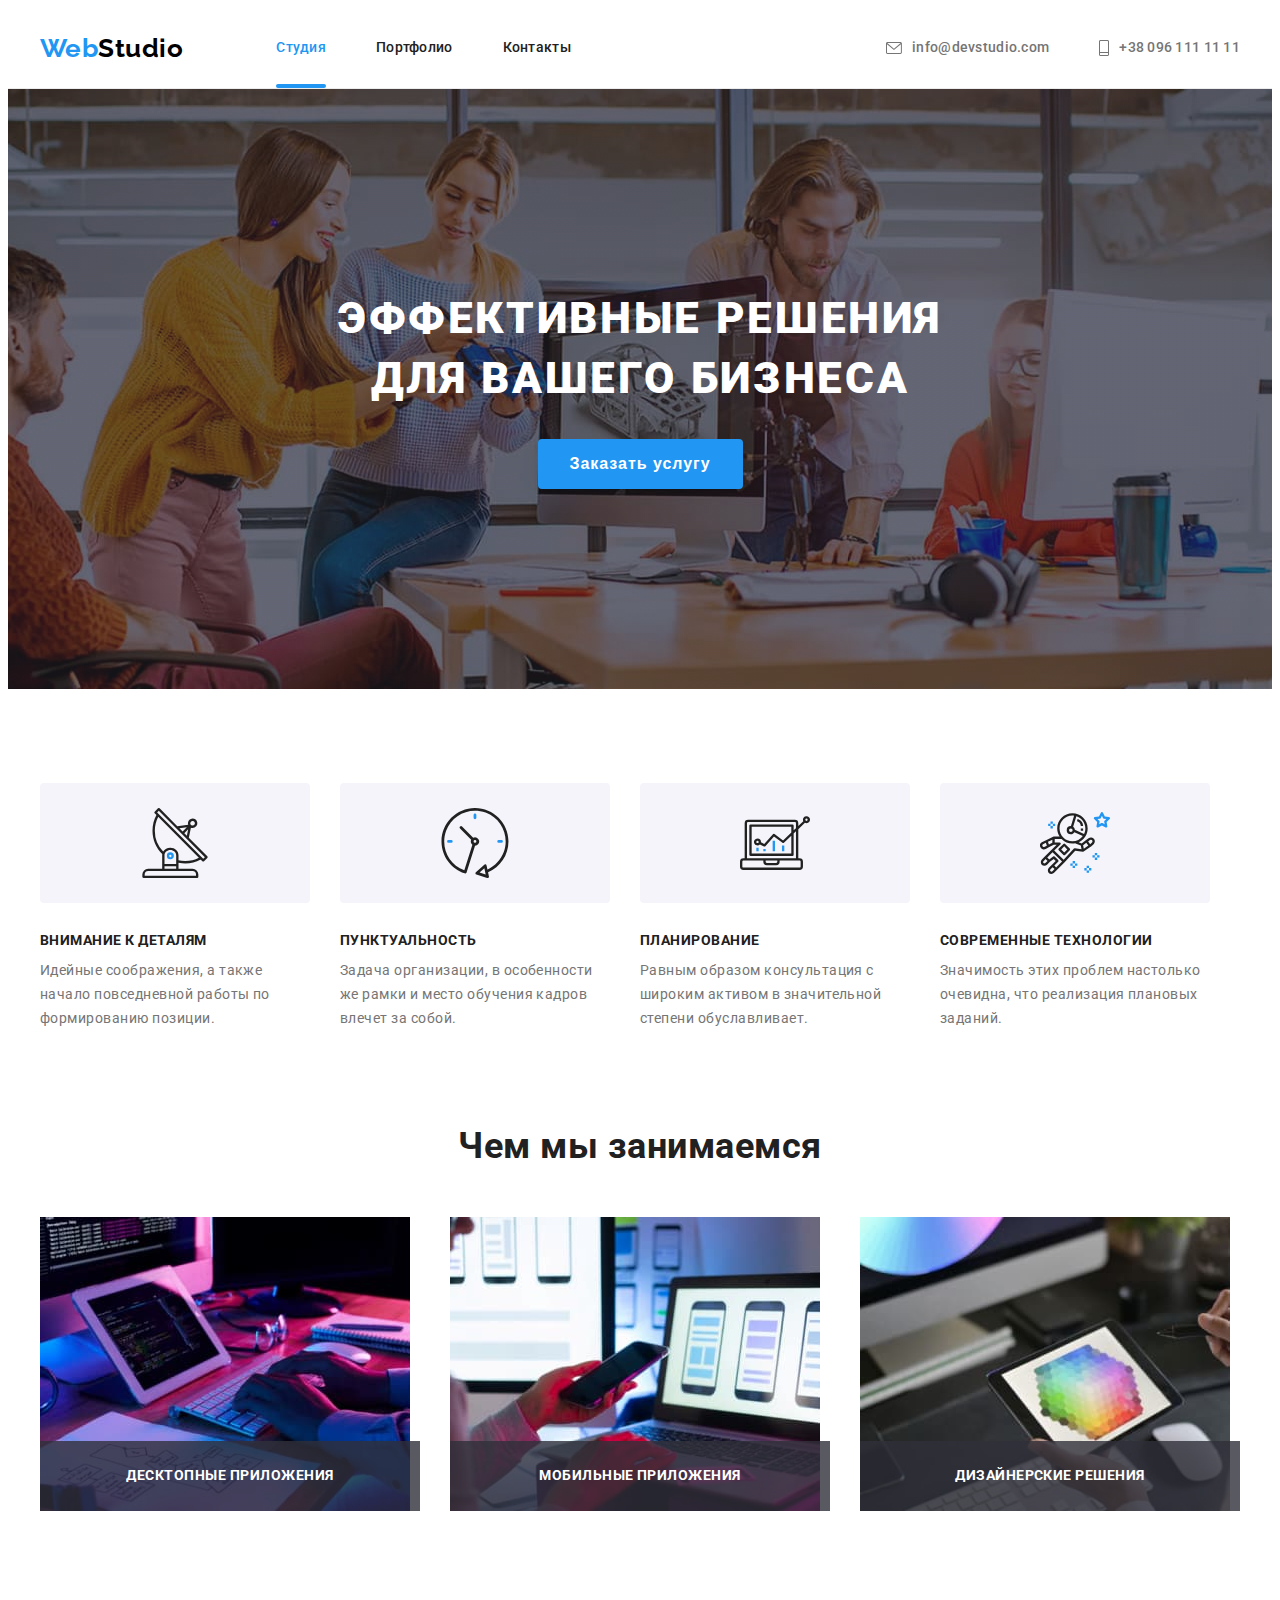
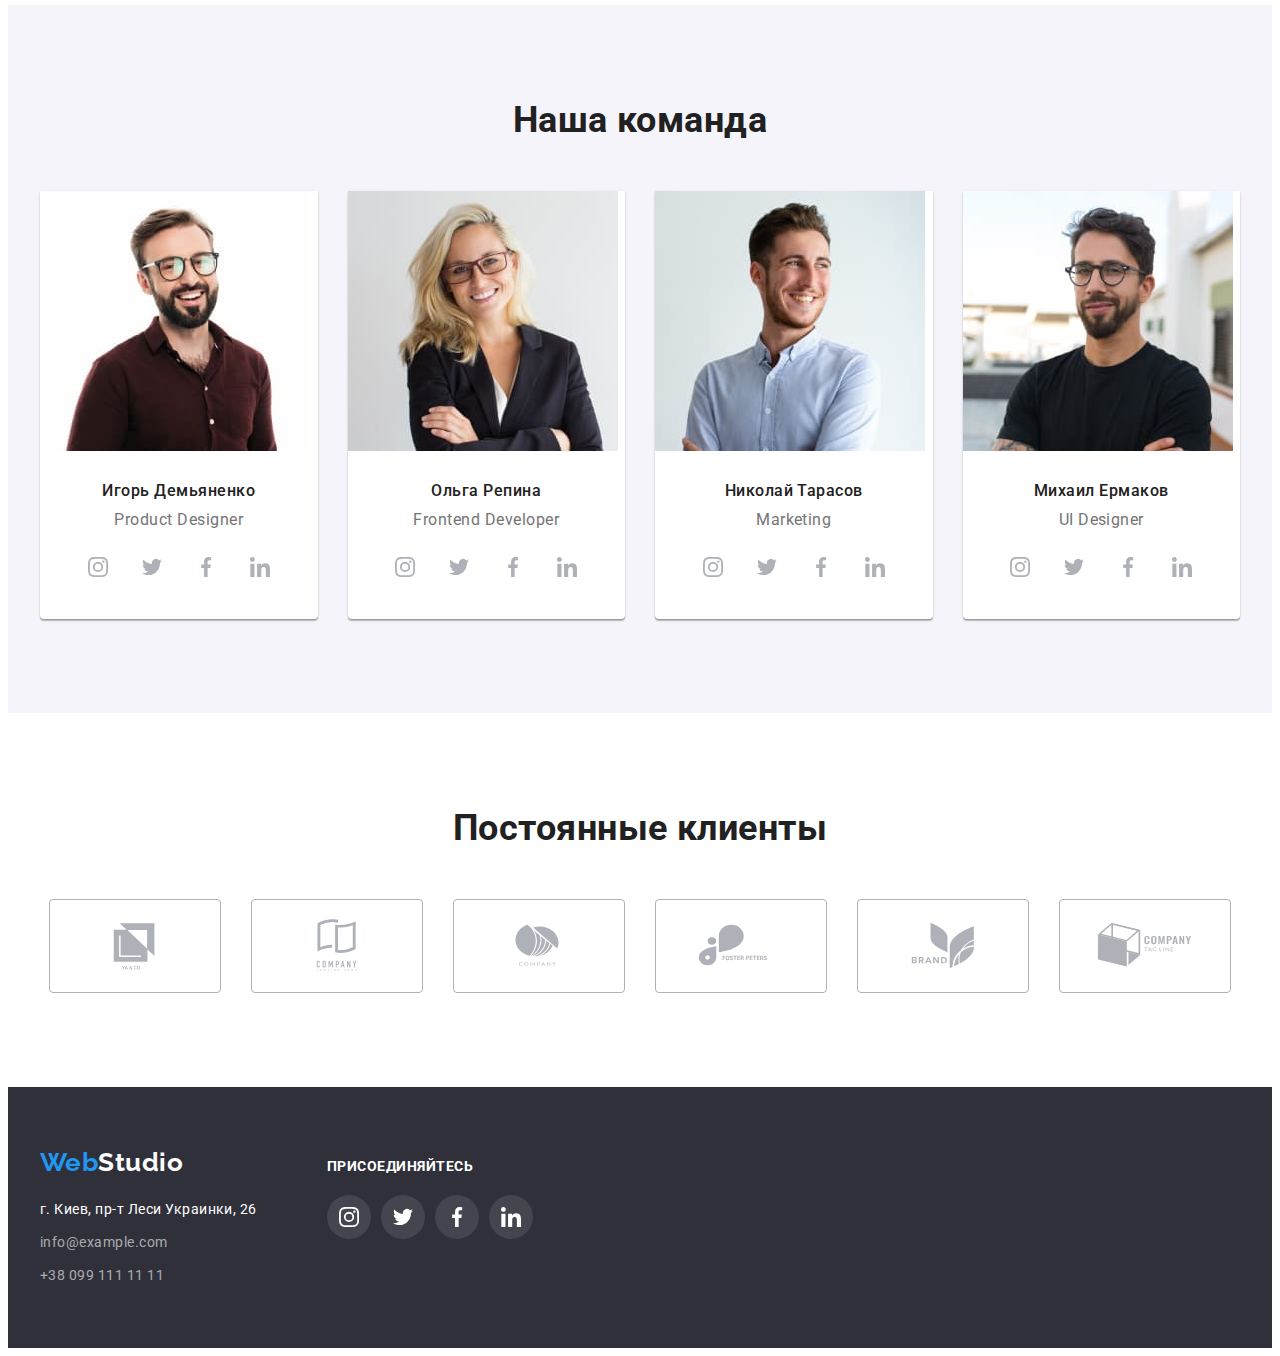
==== index.html @ 27781000 "Добавляет файлы ДЗ #5" ====
<!DOCTYPE html>
<html lang="ru">
  <head>
    <meta charset="UTF-8" />
    <meta http-equiv="X-UA-Compatible" content="IE=edge" />
    <meta name="viewport" content="width=device-width, initial-scale=1.0" />
    <title>Веб-студия</title>
    <link rel="preconnect" href="https://fonts.gstatic.com" />
    <link
      href="https://fonts.googleapis.com/css2?family=Raleway:wght@700&family=Roboto:wght@400;500;700;900&display=swap"
      rel="stylesheet"
    />
    <link
      rel="stylesheet"
      href="https://cdnjs.cloudflare.com/ajax/libs/modern-normalize/1.0.0/modern-normalize.min.css"
      integrity="sha512-ISS7cAi1PEhQ8jnbJpJZMd29NlhNj4AWYyLOSp2CE/CsHxTCu+r+t0D2yoJudVrd0/8fTVPUVDzY5Tvli75u/g=="
      crossorigin="anonymous"
    />
    <link rel="stylesheet" href="./css/styles.css" />
  </head>
  <body>
    <!-- HEADER -->
    <header class="header">
      <div class="container header-container">
        <nav class="navigation">
          <a class="logo-link header-logo link" lang="en" href="./index.html"
            >Web<span class="header-logo-decor">Studio</span></a
          >
          <ul class="menu list">
            <li class="menu-item">
              <a class="menu-link link current-page-item" href="./index.html">Студия</a>
            </li>
            <li class="menu-item">
              <a class="menu-link link" href="./portfolio.html">Портфолио</a>
            </li>
            <li class="menu-item">
              <a class="menu-link link" href="">Контакты</a>
            </li>
          </ul>
        </nav>
        <ul class="contacts-list list">
          <li class="contacts-item">
            <a class="contacts-link link" href="mailto:info@devstudio.com">
              <svg class="contacts-icon" width="16" height="12">
                <use href="./images/icons.svg#icon-envelope"></use>
              </svg>
              info@devstudio.com</a
            >
          </li>
          <li class="contacts-item">
            <a class="contacts-link link" href="tel:+380961111111">
              <svg class="contacts-icon" width="10" height="16">
                <use href="./images/icons.svg#icon-phone"></use>
              </svg>
              +38 096 111 11 11</a
            >
          </li>
        </ul>
      </div>
    </header>
    <main>
      <!-- HERO -->
      <section class="hero">
        <div class="container">
          <h1 class="hero-title">Эффективные решения для вашего бизнеса</h1>
          <button class="modal-btn" type="button" data-modal-open>Заказать услугу</button>
        </div>
      </section>
      <!-- ADVANTAGES -->
      <section class="advantages section">
        <div class="container">
          <h2 class="title visually-hidden">Преимущества студии</h2>
          <ul class="advantages-list list">
            <li class="advantages-list-item">
              <div class="advantages-icon-container">
                <svg width="70" height="70">
                  <use href="./images/icons.svg#icon-antenna"></use>
                </svg>
              </div>
              <h3 class="advantages-list-item-title">Внимание к деталям</h3>
              <p class="advantages-list-item-description">
                Идейные соображения, а также начало повседневной работы по формированию позиции.
              </p>
            </li>
            <li class="advantages-list-item">
              <div class="advantages-icon-container">
                <svg width="70" height="70">
                  <use href="./images/icons.svg#icon-clock"></use>
                </svg>
              </div>
              <h3 class="advantages-list-item-title">Пунктуальность</h3>
              <p class="advantages-list-item-description">
                Задача организации, в особенности же рамки и место обучения кадров влечет за собой.
              </p>
            </li>
            <li class="advantages-list-item">
              <div class="advantages-icon-container">
                <svg width="70" height="70">
                  <use href="./images/icons.svg#icon-diagram"></use>
                </svg>
              </div>
              <h3 class="advantages-list-item-title">Планирование</h3>
              <p class="advantages-list-item-description">
                Равным образом консультация с широким активом в значительной степени обуславливает.
              </p>
            </li>
            <li class="advantages-list-item">
              <div class="advantages-icon-container">
                <svg width="70" height="70">
                  <use href="./images/icons.svg#icon-astronaut"></use>
                </svg>
              </div>
              <h3 class="advantages-list-item-title">Современные технологии</h3>
              <p class="advantages-list-item-description">
                Значимость этих проблем настолько очевидна, что реализация плановых заданий.
              </p>
            </li>
          </ul>
        </div>
      </section>
      <!-- SERVICES -->
      <section class="services">
        <div class="container">
          <h2 class="title">Чем мы занимаемся</h2>
          <ul class="services-img-list list">
            <li class="services-img-list-item">
              <img
                class="services-img-list-img"
                src="./images/services/service-1.jpg"
                alt="Человек набирает программу на компьютере"
                width="370"
                height="294"
              />
              <p class="services-img-list-label">Десктопные приложения</p>
            </li>
            <li class="services-img-list-item">
              <img
                class="services-img-list-img"
                src="./images/services/service-2.jpg"
                alt="Человек смотрит на смартфон и экран ноутбука"
                width="370"
                height="294"
              />
              <p class="services-img-list-label">Мобильные приложения</p>
            </li>
            <li class="services-img-list-item">
              <img
                class="services-img-list-img"
                src="./images/services/service-3.jpg"
                alt="Человек выбирает цвет из палитры на планшете"
                width="370"
                height="294"
              />
              <p class="services-img-list-label">Дизайнерские решения</p>
            </li>
          </ul>
        </div>
      </section>
      <!-- TEAM -->
      <section class="team section">
        <div class="container">
          <h2 class="title">Наша команда</h2>
          <ul class="team-list list">
            <li class="team-list-item">
              <div class="team-list-item-container">
                <div class="team-list-item-thumb">
                  <img
                    class="team-list-item-img"
                    src="./images/team/igor.jpg"
                    alt="Игорь Демьяненко"
                    width="270"
                    height="260"
                  />
                </div>
                <div class="team-list-item-content">
                  <h3 class="team-list-item-title">Игорь Демьяненко</h3>
                  <p class="team-list-item-description" lang="en">Product Designer</p>
                  <ul class="social-list list">
                    <li class="social-list-item">
                      <a class="social-list-link social-links-light-theme link" href="">
                        <svg class="social-list-icon" width="20" height="20">
                          <use href="./images/icons.svg#icon-instagram"></use>
                        </svg>
                      </a>
                    </li>
                    <li class="social-list-item">
                      <a class="social-list-link social-links-light-theme link" href="">
                        <svg class="social-list-icon" width="20" height="20">
                          <use href="./images/icons.svg#icon-twitter"></use>
                        </svg>
                      </a>
                    </li>
                    <li class="social-list-item">
                      <a class="social-list-link social-links-light-theme link" href="">
                        <svg class="social-list-icon" width="20" height="20">
                          <use href="./images/icons.svg#icon-facebook"></use>
                        </svg>
                      </a>
                    </li>
                    <li class="social-list-item">
                      <a class="social-list-link social-links-light-theme link" href="">
                        <svg class="social-list-icon" width="20" height="20">
                          <use href="./images/icons.svg#icon-linkedin"></use>
                        </svg>
                      </a>
                    </li>
                  </ul>
                </div>
              </div>
            </li>
            <li class="team-list-item">
              <div class="team-list-item-container">
                <div class="team-list-item-thumb">
                  <img
                    class="team-list-item-img"
                    src="./images/team/olga.jpg"
                    alt="Ольга Репина"
                    width="270"
                    height="260"
                  />
                </div>
                <div class="team-list-item-content">
                  <h3 class="team-list-item-title">Ольга Репина</h3>
                  <p class="team-list-item-description" lang="en">Frontend Developer</p>
                  <ul class="social-list list">
                    <li class="social-list-item">
                      <a class="social-list-link social-links-light-theme link" href="">
                        <svg class="social-list-icon" width="20" height="20">
                          <use href="./images/icons.svg#icon-instagram"></use>
                        </svg>
                      </a>
                    </li>
                    <li class="social-list-item">
                      <a class="social-list-link social-links-light-theme link" href="">
                        <svg class="social-list-icon" width="20" height="20">
                          <use href="./images/icons.svg#icon-twitter"></use>
                        </svg>
                      </a>
                    </li>
                    <li class="social-list-item">
                      <a class="social-list-link social-links-light-theme link" href="">
                        <svg class="social-list-icon" width="20" height="20">
                          <use href="./images/icons.svg#icon-facebook"></use>
                        </svg>
                      </a>
                    </li>
                    <li class="social-list-item">
                      <a class="social-list-link social-links-light-theme link" href="">
                        <svg class="social-list-icon" width="20" height="20">
                          <use href="./images/icons.svg#icon-linkedin"></use>
                        </svg>
                      </a>
                    </li>
                  </ul>
                </div>
              </div>
            </li>
            <li class="team-list-item">
              <div class="team-list-item-container">
                <div class="team-list-item-thumb">
                  <img
                    class="team-list-item-img"
                    src="./images/team/nikolai.jpg"
                    alt="Николай Тарасов"
                    width="270"
                    height="260"
                  />
                </div>
                <div class="team-list-item-content">
                  <h3 class="team-list-item-title">Николай Тарасов</h3>
                  <p class="team-list-item-description" lang="en">Marketing</p>
                  <ul class="social-list list">
                    <li class="social-list-item">
                      <a class="social-list-link social-links-light-theme link" href="">
                        <svg class="social-list-icon" width="20" height="20">
                          <use href="./images/icons.svg#icon-instagram"></use>
                        </svg>
                      </a>
                    </li>
                    <li class="social-list-item">
                      <a class="social-list-link social-links-light-theme link" href="">
                        <svg class="social-list-icon" width="20" height="20">
                          <use href="./images/icons.svg#icon-twitter"></use>
                        </svg>
                      </a>
                    </li>
                    <li class="social-list-item">
                      <a class="social-list-link social-links-light-theme link" href="">
                        <svg class="social-list-icon" width="20" height="20">
                          <use href="./images/icons.svg#icon-facebook"></use>
                        </svg>
                      </a>
                    </li>
                    <li class="social-list-item">
                      <a class="social-list-link social-links-light-theme link" href="">
                        <svg class="social-list-icon" width="20" height="20">
                          <use href="./images/icons.svg#icon-linkedin"></use>
                        </svg>
                      </a>
                    </li>
                  </ul>
                </div>
              </div>
            </li>
            <li class="team-list-item">
              <div class="team-list-item-container">
                <div class="team-list-item-thumb">
                  <img
                    class="team-list-item-img"
                    src="./images/team/mikhail.jpg"
                    alt="Михаил Ермаков"
                    width="270"
                    height="260"
                  />
                </div>
                <div class="team-list-item-content">
                  <h3 class="team-list-item-title">Михаил Ермаков</h3>
                  <p class="team-list-item-description" lang="en">UI Designer</p>
                  <ul class="social-list list">
                    <li class="social-list-item">
                      <a class="social-list-link social-links-light-theme link" href="">
                        <svg class="social-list-icon" width="20" height="20">
                          <use href="./images/icons.svg#icon-instagram"></use>
                        </svg>
                      </a>
                    </li>
                    <li class="social-list-item">
                      <a class="social-list-link social-links-light-theme link" href="">
                        <svg class="social-list-icon" width="20" height="20">
                          <use href="./images/icons.svg#icon-twitter"></use>
                        </svg>
                      </a>
                    </li>
                    <li class="social-list-item">
                      <a class="social-list-link social-links-light-theme link" href="">
                        <svg class="social-list-icon" width="20" height="20">
                          <use href="./images/icons.svg#icon-facebook"></use>
                        </svg>
                      </a>
                    </li>
                    <li class="social-list-item">
                      <a class="social-list-link social-links-light-theme link" href="">
                        <svg class="social-list-icon" width="20" height="20">
                          <use href="./images/icons.svg#icon-linkedin"></use>
                        </svg>
                      </a>
                    </li>
                  </ul>
                </div>
              </div>
            </li>
          </ul>
        </div>
      </section>
      <!-- CLIENTS -->
      <section class="clients section">
        <div class="container">
          <h2 class="title">Постоянные клиенты</h2>
          <ul class="clients-list list">
            <li class="clients-list-item">
              <a href="" class="clients-list-link link">
                <svg class="clients-list-icon" width="106" height="60">
                  <use href="./images/icons.svg#icon-logo1"></use>
                </svg>
              </a>
            </li>
            <li class="clients-list-item">
              <a href="" class="clients-list-link link">
                <svg class="clients-list-icon" width="106" height="60">
                  <use href="./images/icons.svg#icon-logo2"></use>
                </svg>
              </a>
            </li>
            <li class="clients-list-item">
              <a href="" class="clients-list-link link">
                <svg class="clients-list-icon" width="106" height="60">
                  <use href="./images/icons.svg#icon-logo3"></use>
                </svg>
              </a>
            </li>
            <li class="clients-list-item">
              <a href="" class="clients-list-link link">
                <svg class="clients-list-icon" width="106" height="60">
                  <use href="./images/icons.svg#icon-logo4"></use>
                </svg>
              </a>
            </li>
            <li class="clients-list-item">
              <a href="" class="clients-list-link link">
                <svg class="clients-list-icon" width="106" height="60">
                  <use href="./images/icons.svg#icon-logo5"></use>
                </svg>
              </a>
            </li>
            <li class="clients-list-item">
              <a href="" class="clients-list-link link">
                <svg class="clients-list-icon" width="106" height="60">
                  <use href="./images/icons.svg#icon-logo6"></use>
                </svg>
              </a>
            </li>
          </ul>
        </div>
      </section>
    </main>
    <!-- FOOTER -->
    <footer class="footer">
      <div class="container">
        <div class="footer-container">
          <div class="address-container">
            <a class="logo-link footer-logo link" lang="en" href="./index.html"
              >Web<span class="footer-logo-decor">Studio</span></a
            >
            <address class="address">
              <ul class="address-contacts-list list">
                <li class="address-contacts-list-item">
                  <a
                    class="address-postal-link link"
                    href="https://goo.gl/maps/wizfUWT5925E2VPB9"
                    target="_blank"
                    rel="noopener noreferrer"
                    >г. Киев, пр-т Леси Украинки, 26</a
                  >
                </li>
                <li class="address-contacts-list-item">
                  <a class="address-mail-link link" href="mailto:info@example.com"
                    >info@example.com</a
                  >
                </li>
                <li class="address-contacts-list-item">
                  <a class="address-tel-link link" href="tel:+380991111111">+38 099 111 11 11</a>
                </li>
              </ul>
            </address>
          </div>
          <div class="social-links-container">
            <p class="social-links-caption">Присоединяйтесь</p>
            <ul class="social-list list">
              <li class="social-list-item">
                <a class="social-list-link social-links-dark-theme link" href="">
                  <svg class="social-list-icon" width="20" height="20">
                    <use href="./images/icons.svg#icon-instagram"></use>
                  </svg>
                </a>
              </li>
              <li class="social-list-item">
                <a class="social-list-link social-links-dark-theme link" href="">
                  <svg class="social-list-icon" width="20" height="20">
                    <use href="./images/icons.svg#icon-twitter"></use>
                  </svg>
                </a>
              </li>
              <li class="social-list-item">
                <a class="social-list-link social-links-dark-theme link" href="">
                  <svg class="social-list-icon" width="20" height="20">
                    <use href="./images/icons.svg#icon-facebook"></use>
                  </svg>
                </a>
              </li>
              <li class="social-list-item">
                <a class="social-list-link social-links-dark-theme link" href="">
                  <svg class="social-list-icon" width="20" height="20">
                    <use href="./images/icons.svg#icon-linkedin"></use>
                  </svg>
                </a>
              </li>
            </ul>
          </div>
        </div>
      </div>
    </footer>
    <!-- MODAL WINDOW -->
    <div class="backdrop is-hidden" data-modal>
      <div class="modal">
        <button type="button" class="modal-close-btn" data-modal-close>
          <svg class="modal-close-icon" width="30" height="30">
            <use href="./images/icons.svg#icon-close"></use>
          </svg>
        </button>
      </div>
    </div>
    <script src="./js/modal.js"></script>
  </body>
</html>
---- css/styles.css ----
:root {
  --main-font: 'Roboto', sans-serif;
  --secondary-font: 'Raleway', sans-serif;
  --accent-color: #2196f3;
  --primary-text-color: #212121;
  --secondary-text-color: #757575;
  --primary-white-color: #fff;
  --primary-black-color: #000;
  --card-set-gap: 30px;
  --transition-duration: 250ms;
  --transition-timing-function: cubic-bezier(0.4, 0, 0.2, 1);
}

h1,
h2,
h3,
h4,
h5,
h6,
p {
  margin-top: 0;
  margin-bottom: 0;
}

ul,
ol {
  margin-top: 0;
  margin-bottom: 0;
  padding-left: 0;
}

img {
  display: block;
  max-width: 100%;
  height: auto;
}

.list {
  list-style: none;
}

.link {
  text-decoration: none;
}

body {
  min-width: 1200px;
  font-family: var(--main-font);
  letter-spacing: 0.03em;
  color: var(--primary-text-color);
  background-color: var(--primary-white-color);
}

.container {
  width: 1200px;
  margin: 0 auto;
  padding-left: 15px;
  padding-right: 15px;
}

.section {
  padding-top: 94px;
  padding-bottom: 94px;
}

/* ============= COMPONENTS ============= */
.logo-link {
  display: block;

  font-family: var(--secondary-font);
  font-weight: 700;
  font-size: 26px;
  line-height: 1.19;
  color: var(--accent-color);
}

.menu .current-page-item {
  color: var(--accent-color);
}

.current-page-item::after {
  content: '';
  position: absolute;
  width: 100%;
  height: 4px;
  left: 0;
  bottom: 0;

  border-radius: 2px;
  background-color: var(--accent-color);
}

.modal-btn {
  display: block;
  margin: 0 auto;
  padding: 10px 32px;

  font-weight: 700;
  font-size: 16px;
  line-height: 1.88;
  letter-spacing: 0.06em;
  color: var(--primary-white-color);
  background-color: var(--accent-color);
  border: 0 solid var(--accent-color);
  border-radius: 4px;
  box-shadow: 0px 4px 4px rgba(0, 0, 0, 0.15);
  cursor: pointer;
}

.title {
  margin-bottom: 50px;

  font-size: 36px;
  line-height: 1.17;
  text-align: center;
}

.visually-hidden {
  position: absolute;
  width: 1px;
  height: 1px;
  margin: -1px;
  border: 0;
  padding: 0;

  white-space: nowrap;
  clip-path: inset(100%);
  clip: rect(0 0 0 0);
  overflow: hidden;
}

.social-list {
  display: flex;
  justify-content: center;
}

.social-list-item:not(:last-child) {
  margin-right: 10px;
}

.social-list-link {
  display: flex;
  justify-content: center;
  align-items: center;
  width: 44px;
  height: 44px;
  border-radius: 50%;

  transition: color var(--transition-duration) var(--transition-timing-function),
    background-color var(--transition-duration) var(--transition-timing-function);
}

.social-links-light-theme {
  color: #afb1b8;
}

.social-links-dark-theme {
  background-color: rgba(255, 255, 255, 0.1);
  color: var(--primary-white-color);
}

.social-list-link:hover,
.social-list-link:focus {
  color: var(--primary-white-color);
  background-color: var(--accent-color);
}

.social-list-icon {
  fill: currentColor;
}
/* ============= END OF COMPONENTS ============= */

/* ============= HEADER ============= */
.header {
  border-bottom-width: 1px;
  border-bottom-style: solid;
  border-bottom-color: #ececec;
}

.header-container {
  display: flex;
  align-items: center;
}

.navigation {
  display: flex;
  align-items: center;
}

.header-logo {
  margin-right: 93px;
}

.header-logo-decor {
  color: var(--primary-black-color);
}

.menu {
  display: flex;
}

.menu-item {
  position: relative;
}

.menu-item:not(:last-child) {
  margin-right: 50px;
}

.menu-link {
  display: block;
  padding: 32px 0;

  font-weight: 500;
  font-size: 14px;
  line-height: 1.14;
  letter-spacing: 0.02em;
  color: inherit;

  transition: color var(--transition-duration) var(--transition-timing-function);
}

.menu-link:hover,
.menu-link:focus {
  color: var(--accent-color);
}

.contacts-list {
  display: flex;
  margin-left: auto;
}

.contacts-item:not(:last-child) {
  margin-right: 50px;
}

.contacts-link {
  display: flex;
  align-items: center;
  padding: 32px 0;

  font-weight: 500;
  font-size: 14px;
  line-height: 1.14;
  letter-spacing: 0.02em;
  color: var(--secondary-text-color);

  transition: color var(--transition-duration) var(--transition-timing-function);
}

.contacts-link:hover,
.contacts-link:focus {
  color: var(--accent-color);
}

.contacts-icon {
  margin-right: 10px;
  fill: currentColor;
}
/* ============= END OF HEADER ============= */

/* ============= HERO ============= */
.hero {
  max-width: 1600px;
  margin: 0 auto;
  padding: 200px 0;

  background-color: #c4c4c4;
  background-image: linear-gradient(rgba(47, 48, 58, 0.4), rgba(47, 48, 58, 0.4)),
    url('../images/hero/background-image.jpg');
  background-position: 50% 50%;
  background-size: cover;
  background-repeat: no-repeat;
}

.hero-title {
  max-width: 696px;
  margin: 0 auto 30px;

  font-weight: 900;
  font-size: 44px;
  line-height: 1.36;
  text-align: center;
  letter-spacing: 0.06em;
  text-transform: uppercase;
  color: var(--primary-white-color);
}
/* ============= END OF HERO ============= */

/* ============= ADVANTAGES ============= */
.advantages-list {
  display: flex;
}

.advantages-list-item {
  width: 270px;
}

.advantages-list-item:not(:last-child) {
  margin-right: 30px;
}

.advantages-icon-container {
  display: flex;
  height: 120px;
  justify-content: center;
  align-items: center;
  margin-bottom: 30px;

  background-color: #f5f4fa;
  border-radius: 4px;
}

.advantages-list-item-title {
  margin-bottom: 10px;

  font-size: 14px;
  line-height: 1.14;
  text-transform: uppercase;
}
.advantages-list-item-description {
  font-size: 14px;
  line-height: 1.71;
  color: var(--secondary-text-color);
}
/* ============= END OF ADVANTAGES ============= */

/* ============= SERVICES ============= */
.services {
  padding-top: 0;
  padding-bottom: 94px;
}

.services-img-list {
  display: flex;
  flex-wrap: wrap;
  margin-left: calc(-1 * var(--card-set-gap));
  margin-top: calc(-1 * var(--card-set-gap));
}

.services-img-list-item {
  position: relative;
  flex-basis: calc(100% / 3 - var(--card-set-gap));
  margin-left: var(--card-set-gap);
  margin-top: var(--card-set-gap);
}

.services-img-list-label {
  position: absolute;
  left: 0;
  bottom: 0;
  width: 100%;
  padding: 27px 0;

  font-weight: 700;
  font-size: 14px;
  line-height: 1.14;
  text-align: center;
  text-transform: uppercase;

  color: var(--primary-white-color);
  background-color: rgba(47, 48, 58, 0.8);
}
/* ============= END OF SERVICES ============= */

/* ============= TEAM ============= */
.team {
  background-color: #f5f4fa;
}

.team-list {
  display: flex;
  flex-wrap: wrap;
  margin-left: calc(-1 * var(--card-set-gap));
  margin-top: calc(-1 * var(--card-set-gap));
}

.team-list-item {
  flex-basis: calc(100% / 4 - var(--card-set-gap));
  margin-left: var(--card-set-gap);
  margin-top: var(--card-set-gap);
}

.team-list-item-container {
  background-color: var(--primary-white-color);
  box-shadow: 0px 1px 3px rgba(0, 0, 0, 0.12), 0px 1px 1px rgba(0, 0, 0, 0.14),
    0px 2px 1px rgba(0, 0, 0, 0.2);
  border-radius: 0px 0px 4px 4px;
  overflow: hidden;
}

.team-list-item-content {
  padding: 30px 0;
}

.team-list-item-title {
  margin-bottom: 10px;

  font-weight: 500;
  font-size: 16px;
  line-height: 1.19;
  text-align: center;
}

.team-list-item-description {
  margin-bottom: 16px;

  font-size: 16px;
  line-height: 1.19;
  text-align: center;
  color: var(--secondary-text-color);
}
/* ============= END OF TEAM ============= */

/* ============= CLIENTS ============= */
.clients-list {
  display: flex;
  justify-content: center;
}

.clients-list-item:not(:last-child) {
  margin-right: 30px;
}

.clients-list-link {
  display: flex;
  justify-content: center;
  align-items: center;
  width: 170px;
  height: 92px;

  color: #afb1b8;
  border: 1px solid #afb1b8;
  border-radius: 4px;

  transition: color var(--transition-duration) var(--transition-timing-function),
    border var(--transition-duration) var(--transition-timing-function);
}

.clients-list-link:hover,
.clients-list-link:focus {
  color: var(--accent-color);
  border: 1px solid var(--accent-color);
}

.clients-list-icon {
  fill: currentColor;
}
/* ============= END OF CLIENTS ============= */

/* ============= WORKS ============= */
.works-filter-btn-list {
  display: flex;
  justify-content: center;
  margin: 0 auto;
  margin-bottom: 50px;
}

.works-filter-btn-list-item:not(:last-child) {
  margin-right: 8px;
}

.works-filter-btn {
  display: block;
  padding: 6px 22px;

  letter-spacing: inherit;
  font-weight: 500;
  font-size: 16px;
  line-height: 1.63;
  color: inherit;
  background-color: #f5f4fa;
  border: 0 solid transparent;
  border-radius: 4px;
  cursor: pointer;

  transition: color var(--transition-duration) var(--transition-timing-function),
    background-color var(--transition-duration) var(--transition-timing-function),
    box-shadow var(--transition-duration) var(--transition-timing-function);
}

.works-filter-btn:hover,
.works-filter-btn:focus {
  color: var(--primary-white-color);
  background-color: var(--accent-color);
  box-shadow: 0px 3px 1px rgba(0, 0, 0, 0.1), 0px 1px 2px rgba(0, 0, 0, 0.08),
    0px 2px 2px rgba(0, 0, 0, 0.12);
}

.works-list {
  display: flex;
  flex-wrap: wrap;
  margin-left: calc(-1 * var(--card-set-gap));
  margin-top: calc(-1 * var(--card-set-gap));
}

.works-list-item {
  flex-basis: calc(100% / 3 - var(--card-set-gap));
  margin-left: var(--card-set-gap);
  margin-top: var(--card-set-gap);
}

.works-list-link {
  display: block;
  transition: box-shadow var(--transition-duration) var(--transition-timing-function);
}

.works-list-link:hover,
.works-list-link:focus {
  box-shadow: 0px 1px 1px rgba(0, 0, 0, 0.12), 0px 4px 4px rgba(0, 0, 0, 0.06),
    1px 4px 6px rgba(0, 0, 0, 0.16);
}

.works-list-item-thumb {
  position: relative;
  overflow: hidden;
}

.works-list-overlay {
  position: absolute;
  top: 0;
  left: 0;
  width: 100%;
  height: 100%;
  padding: 63px 24px;
  overflow: auto;

  font-size: 18px;
  line-height: 1.56;
  color: var(--primary-white-color);
  background-color: rgba(33, 150, 243, 0.9);

  transform: translateY(100%);
  transition: transform var(--transition-duration) var(--transition-timing-function);
}

.works-list-link:hover .works-list-overlay,
.works-list-link:focus .works-list-overlay {
  transform: translateY(0%);
}

.works-list-item-content {
  padding: 20px 24px;

  border: 1px solid #eee;
  border-top: none;
}

.works-list-link-title {
  margin-bottom: 4px;

  font-size: 18px;
  line-height: 2;
  letter-spacing: 0.06em;
  color: var(--primary-text-color);
}

.works-list-link-description {
  font-size: 16px;
  line-height: 1.88;
  color: var(--secondary-text-color);
}
/* ============= END OF WORKS ============= */

/* ============= FOOTER ============= */
.footer {
  padding: 60px 0;

  background-color: #2f303a;
}

.footer-container {
  display: flex;
  align-items: baseline;
}

.address-container {
  margin-right: 70px;
}

.footer-logo {
  margin-bottom: 20px;
}

.footer-logo-decor {
  color: var(--primary-white-color);
}

.address-contacts-list-item {
  font-style: normal;
  font-weight: 400;
  font-size: 14px;
  line-height: 1.71;
}

.address-contacts-list-item:not(:last-child) {
  margin-bottom: 9px;
}

.address-postal-link {
  color: var(--primary-white-color);
}

.address-mail-link,
.address-tel-link {
  color: rgba(255, 255, 255, 0.6);
}

.social-links-caption {
  margin-bottom: 20px;

  font-weight: 700;
  font-size: 14px;
  line-height: 1.14;
  text-transform: uppercase;
  color: var(--primary-white-color);
}
/* ============= END OF FOOTER ============= */

/* ============= MODAL WINDOW ============= */
.backdrop {
  position: fixed;
  top: 0;
  left: 0;
  width: 100vw;
  height: 100vh;
  background-color: rgba(0, 0, 0, 0.2);
  z-index: 500;
  transition: opacity var(--transition-duration) var(--transition-timing-function),
    visibility var(--transition-duration) var(--transition-timing-function);
}

.is-hidden {
  opacity: 0;
  visibility: hidden;
  pointer-events: none;
}

.backdrop.is-hidden .modal {
  transform: translate(-50%, -50%) scale(1.1);
}

.modal {
  position: absolute;
  top: 50%;
  left: 50%;
  width: 528px;
  height: 580px;
  background-color: var(--primary-white-color);
  box-shadow: 0px 1px 3px rgba(0, 0, 0, 0.12), 0px 1px 1px rgba(0, 0, 0, 0.14),
    0px 2px 1px rgba(0, 0, 0, 0.2);
  border-radius: 4px;

  transform: translate(-50%, -50%) scale(1);
  transition: transform var(--transition-duration) var(--transition-timing-function);
}

.modal-close-btn {
  position: absolute;
  top: 8px;
  right: 8px;
  padding: 0;

  border: 0px solid transparent;
  background-color: var(--primary-white-color);
  cursor: pointer;
}
/* ============= END OF MODAL WINDOW ============= */
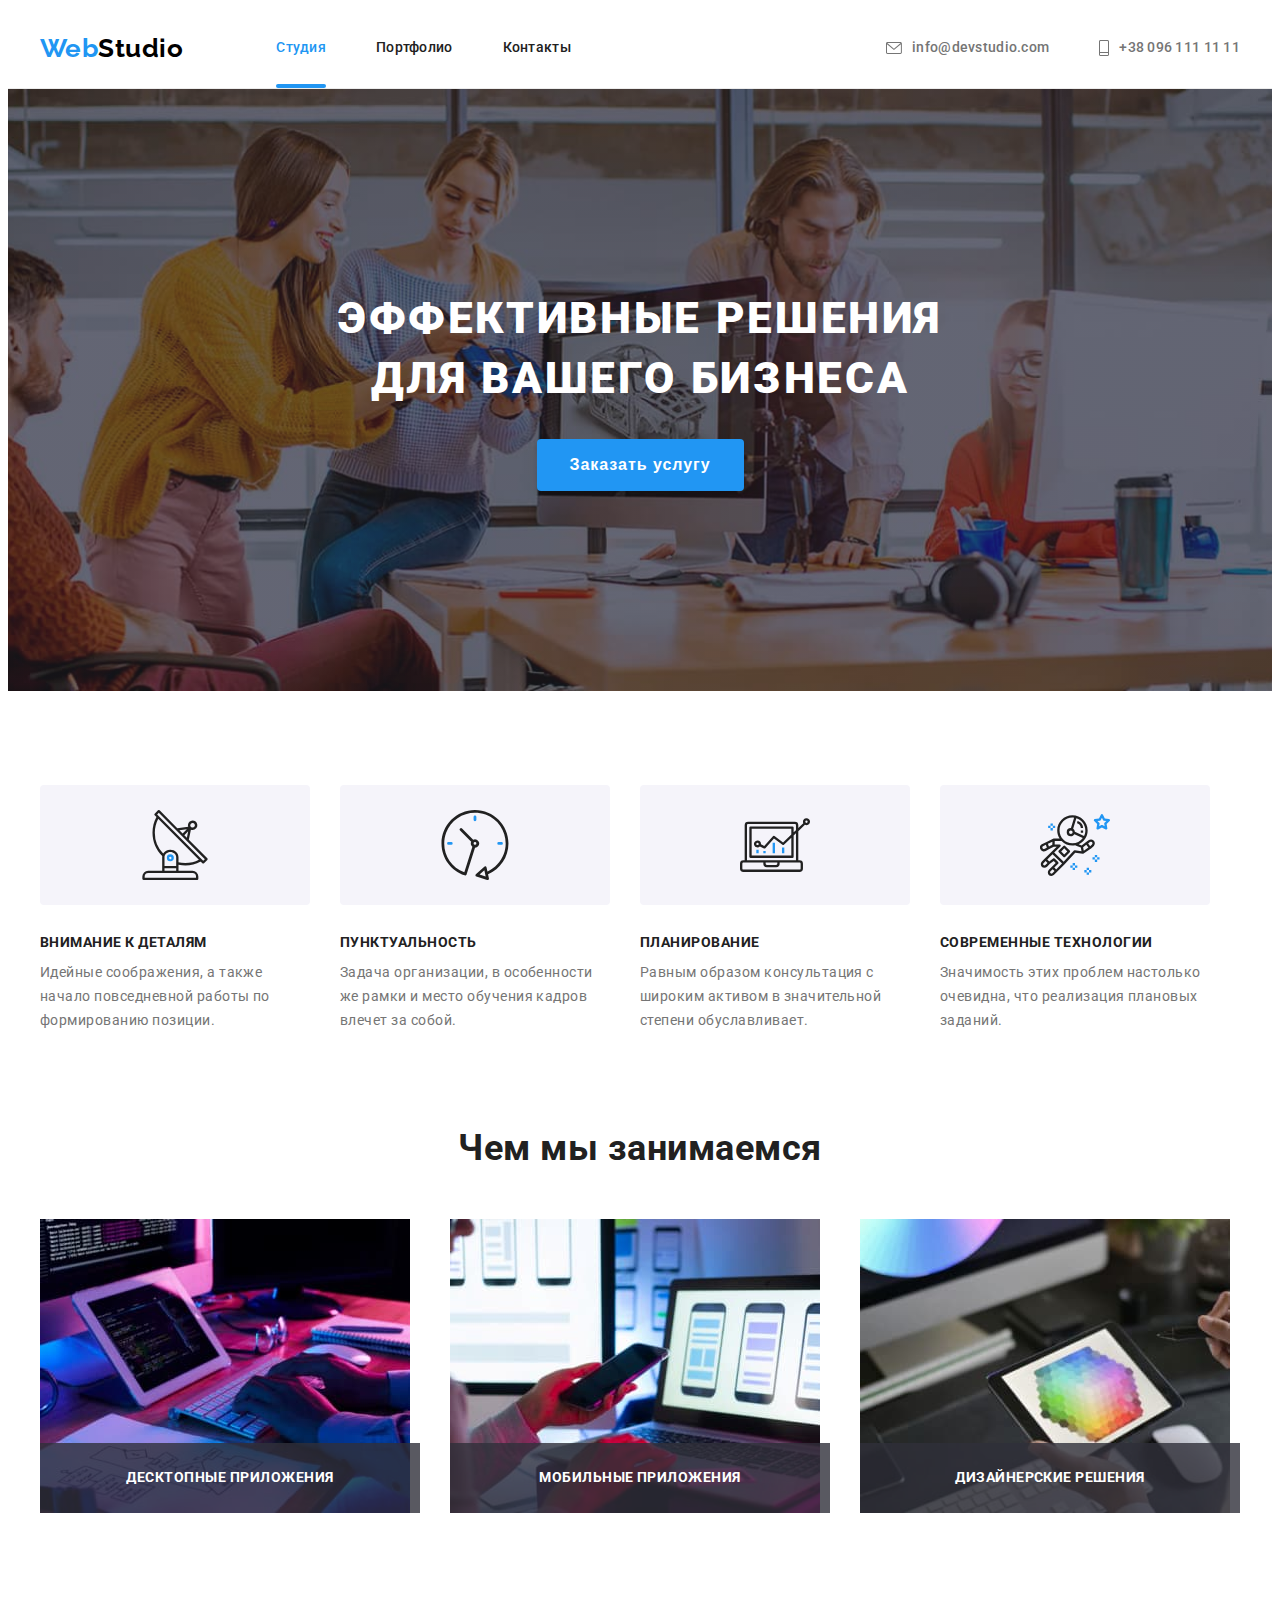
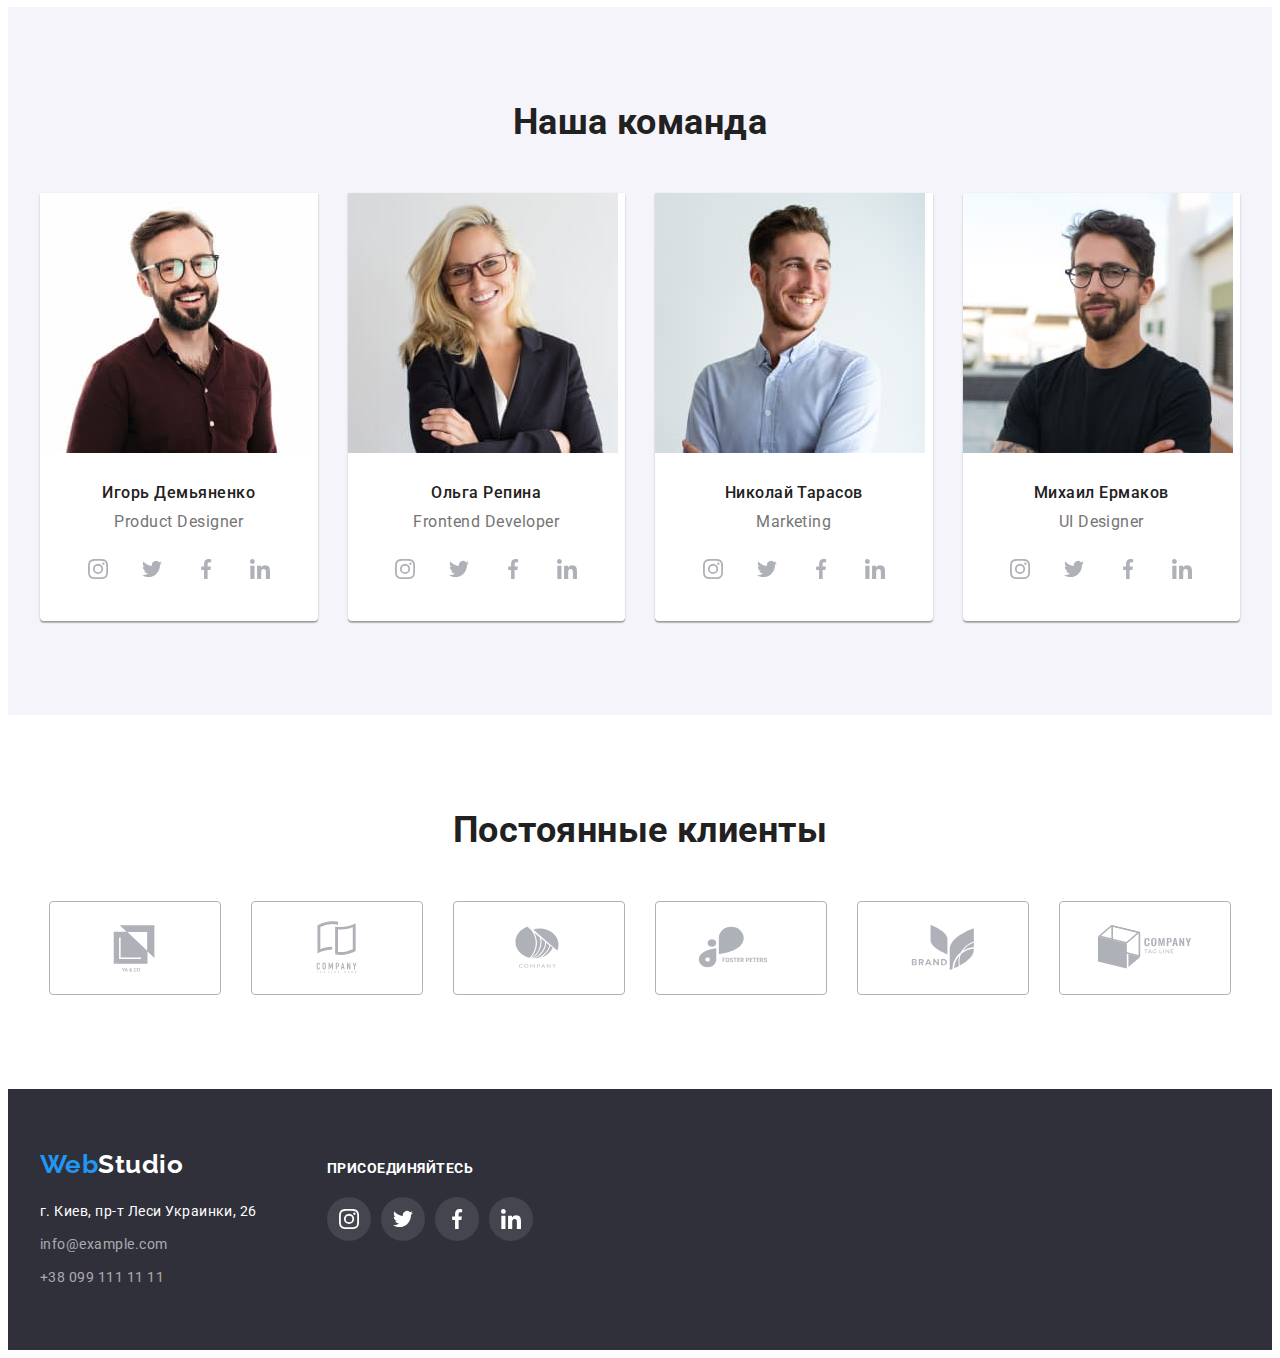
==== commit b2d717a4: "Добавляет стили модальному окну" ====
--- a/index.html
+++ b/index.html
@@ -473,10 +473,53 @@
     <div class="backdrop is-hidden" data-modal>
       <div class="modal">
         <button type="button" class="modal-close-btn" data-modal-close>
-          <svg class="modal-close-icon" width="30" height="30">
+          <svg class="modal-close-icon" width="18" height="18">
             <use href="./images/icons.svg#icon-close"></use>
           </svg>
         </button>
+        <form action="#" class="modal-form">
+          <p class="modal-form-head">Оставьте свои данные, мы вам перезвоним</p>
+          <label class="modal-form-field">
+            Имя
+            <span class="modal-form-input-wrapper">
+              <input type="text" name="user-name" class="modal-form-input" minlength="2" required>
+              <svg class="modal-form-icon" width="18" height="18">
+                <use href="./images/icons.svg#icon-name"></use>
+              </svg>
+            </span>
+          </label>
+          <label class="modal-form-field">
+            Телефон
+            <span class="modal-form-input-wrapper">
+              <input type="tel" name="user-phone" class="modal-form-input" required pattern="[0-9]{3}-[0-9]{3}-[0-9]{2}-[0-9]{2}">
+              <svg class="modal-form-icon" width="18" height="18">
+                <use href="./images/icons.svg#icon-phone2"></use>
+              </svg>
+            </span>
+            </label>
+            <label class="modal-form-field">
+              Почта
+              <span class="modal-form-input-wrapper">
+                <input type="email" name="user-email" class="modal-form-input" required>
+                <svg class="modal-form-icon" width="18" height="18">
+                  <use href="./images/icons.svg#icon-email"></use>
+                </svg>
+              </span>
+            </label>
+            <label class="modal-form-field last-field">
+              Комментарий
+              <textarea name="user-message" class="modal-form-comment" placeholder="Введите текст"></textarea>
+            </label>
+            <input type="checkbox" name="user-policy" class="modal-form-checkbox visually-hidden" id="checkbox-policy" required>
+            <label for="checkbox-policy" class="modal-form-checkbox-policy">
+              <span class="checkbox-icon-wrapper">
+                <svg class="checkbox-icon" width="16" height="15">
+                 <use href="./images/icons.svg#icon-checkbox"></use>
+                </svg>
+              </span>Соглашаюсь с рассылкой и принимаю <a class="modal-form-policy-link" href="">Условия договора</a>
+            </label>
+          <button type="submit" class="modal-form-btn">Отправить</button>
+        </form>
       </div>
     </div>
     <script src="./js/modal.js"></script>
--- a/css/styles.css
+++ b/css/styles.css
@@ -101,7 +101,7 @@
   letter-spacing: 0.06em;
   color: var(--primary-white-color);
   background-color: var(--accent-color);
-  border: 0 solid var(--accent-color);
+  border: 1px solid transparent;
   border-radius: 4px;
   box-shadow: 0px 4px 4px rgba(0, 0, 0, 0.15);
   cursor: pointer;
@@ -116,16 +116,13 @@
 }
 
 .visually-hidden {
-  position: absolute;
-  width: 1px;
-  height: 1px;
-  margin: -1px;
-  border: 0;
-  padding: 0;
-
-  white-space: nowrap;
-  clip-path: inset(100%);
-  clip: rect(0 0 0 0);
+  position: absolute !important;
+  clip: rect(1px 1px 1px 1px); /* IE6, IE7 */
+  clip: rect(1px, 1px, 1px, 1px);
+  padding: 0 !important;
+  border: 0 !important;
+  height: 1px !important;
+  width: 1px !important;
   overflow: hidden;
 }
 
@@ -434,13 +431,13 @@
   border-radius: 4px;
 
   transition: color var(--transition-duration) var(--transition-timing-function),
-    border var(--transition-duration) var(--transition-timing-function);
+    border-color var(--transition-duration) var(--transition-timing-function);
 }
 
 .clients-list-link:hover,
 .clients-list-link:focus {
   color: var(--accent-color);
-  border: 1px solid var(--accent-color);
+  border-color: var(--accent-color);
 }
 
 .clients-list-icon {
@@ -470,7 +467,7 @@
   line-height: 1.63;
   color: inherit;
   background-color: #f5f4fa;
-  border: 0 solid transparent;
+  border: 1px solid transparent;
   border-radius: 4px;
   cursor: pointer;
 
@@ -646,6 +643,7 @@
   left: 50%;
   width: 528px;
   height: 580px;
+  padding: 40px;
   background-color: var(--primary-white-color);
   box-shadow: 0px 1px 3px rgba(0, 0, 0, 0.12), 0px 1px 1px rgba(0, 0, 0, 0.14),
     0px 2px 1px rgba(0, 0, 0, 0.2);
@@ -656,13 +654,192 @@
 }
 
 .modal-close-btn {
+  display: flex;
+  justify-content: center;
+  align-items: center;
   position: absolute;
   top: 8px;
   right: 8px;
+  width: 30px;
+  height: 30px;
   padding: 0;
 
-  border: 0px solid transparent;
+  color: var(--primary-black-color);
+  border: 1px solid rgba(0, 0, 0, 0.1);
+  border-radius: 50%;
   background-color: var(--primary-white-color);
   cursor: pointer;
-}
-/* ============= END OF MODAL WINDOW ============= */
+
+  transition: color var(--transition-duration) var(--transition-timing-function);
+}
+
+.modal-close-btn:hover,
+.modal-close-btn:focus {
+  color: var(--accent-color);
+}
+
+.modal-close-icon {
+  fill: currentColor;
+}
+
+.modal-form {
+  display: flex;
+  flex-direction: column;
+}
+
+.modal-form-head {
+  margin-bottom: 12px;
+
+  font-weight: 700;
+  font-size: 20px;
+  line-height: 1.15;
+  text-align: center;
+}
+
+.modal-form-field {
+  margin-bottom: 10px;
+
+  font-size: 12px;
+  line-height: 1.14;
+  letter-spacing: 0.01em;
+  color: var(--secondary-text-color);
+}
+
+.modal-form-field.last-field {
+  margin-bottom: 20px;
+}
+
+.modal-form-input-wrapper {
+  position: relative;
+  display: block;
+  margin-top: 4px;
+}
+
+.modal-form-input {
+  width: 100%;
+  height: 40px;
+
+  border: 1px solid rgba(33, 33, 33, 0.2);
+  border-radius: 4px;
+  padding-left: 46px;
+
+  transition: border-color var(--transition-duration) var(--transition-timing-function);
+}
+
+.modal-form-input:focus {
+  border-color: var(--accent-color);
+  outline: none;
+}
+
+.modal-form-input:focus + .modal-form-icon {
+  fill: var(--accent-color);
+}
+
+.modal-form-icon {
+  position: absolute;
+  top: 50%;
+  left: 12px;
+  fill: var(--primary-text-color);
+
+  transform: translateY(-50%);
+  transition: fill var(--transition-duration) var(--transition-timing-function);
+}
+
+.modal-form-comment {
+  width: 100%;
+  height: 120px;
+  padding: 12px 16px;
+  margin-top: 4px;
+
+  border: 1px solid rgba(33, 33, 33, 0.2);
+  border-radius: 4px;
+  resize: none;
+
+  transition: border-color var(--transition-duration) var(--transition-timing-function);
+}
+
+.modal-form-comment::placeholder {
+  font-size: 14px;
+  line-height: 1.14;
+  letter-spacing: 0.01em;
+  color: rgba(117, 117, 117, 0.5);
+}
+
+.modal-form-comment:focus {
+  border-color: var(--accent-color);
+  outline: none;
+}
+
+.checkbox-icon-wrapper {
+  position: relative;
+  display: inline-block;
+  width: 16px;
+  height: 15px;
+  vertical-align: middle;
+  margin-right: 7px;
+
+  border: 2px solid var(--primary-text-color);
+  border-radius: 4px;
+  transition: border-color var(--transition-duration) var(--transition-timing-function);
+}
+
+.checkbox-icon {
+  position: absolute;
+  top: -2px;
+  left: -2px;
+  display: block;
+  cursor: pointer;
+  opacity: 0;
+  transition: opacity var(--transition-duration) var(--transition-timing-function);
+}
+
+.modal-form-checkbox:focus + .modal-form-checkbox-policy .checkbox-icon-wrapper {
+  outline: 2px solid var(--accent-color);
+}
+
+.modal-form-checkbox:checked + .modal-form-checkbox-policy .checkbox-icon {
+  opacity: 1;
+}
+
+.modal-form-checkbox:checked + .modal-form-checkbox-policy .checkbox-icon-wrapper {
+  border-color: transparent;
+}
+
+.modal-form-checkbox-policy {
+  margin-bottom: 30px;
+
+  vertical-align: middle;
+  font-size: 14px;
+  line-height: 1.71;
+  text-align: center;
+  color: var(--secondary-text-color);
+}
+
+.modal-form-policy-link {
+  color: var(--accent-color);
+}
+
+.modal-form-btn {
+  padding: 10px 56px;
+
+  align-self: center;
+  font-weight: 700;
+  font-size: 16px;
+  line-height: 1.88;
+  text-align: center;
+  letter-spacing: 0.06em;
+  color: var(--primary-white-color);
+  background-color: var(--accent-color);
+  box-shadow: 0px 4px 4px rgba(0, 0, 0, 0.15);
+  border: 1px solid transparent;
+  border-radius: 4px;
+  cursor: pointer;
+
+  transition: background-color var(--transition-duration) var(--transition-timing-function);
+}
+
+.modal-form-btn:hover,
+.modal-form-btn:focus {
+  background-color: #188ce8;
+}
+/* ============= END OF MODAL WINDOW ============= */ ;
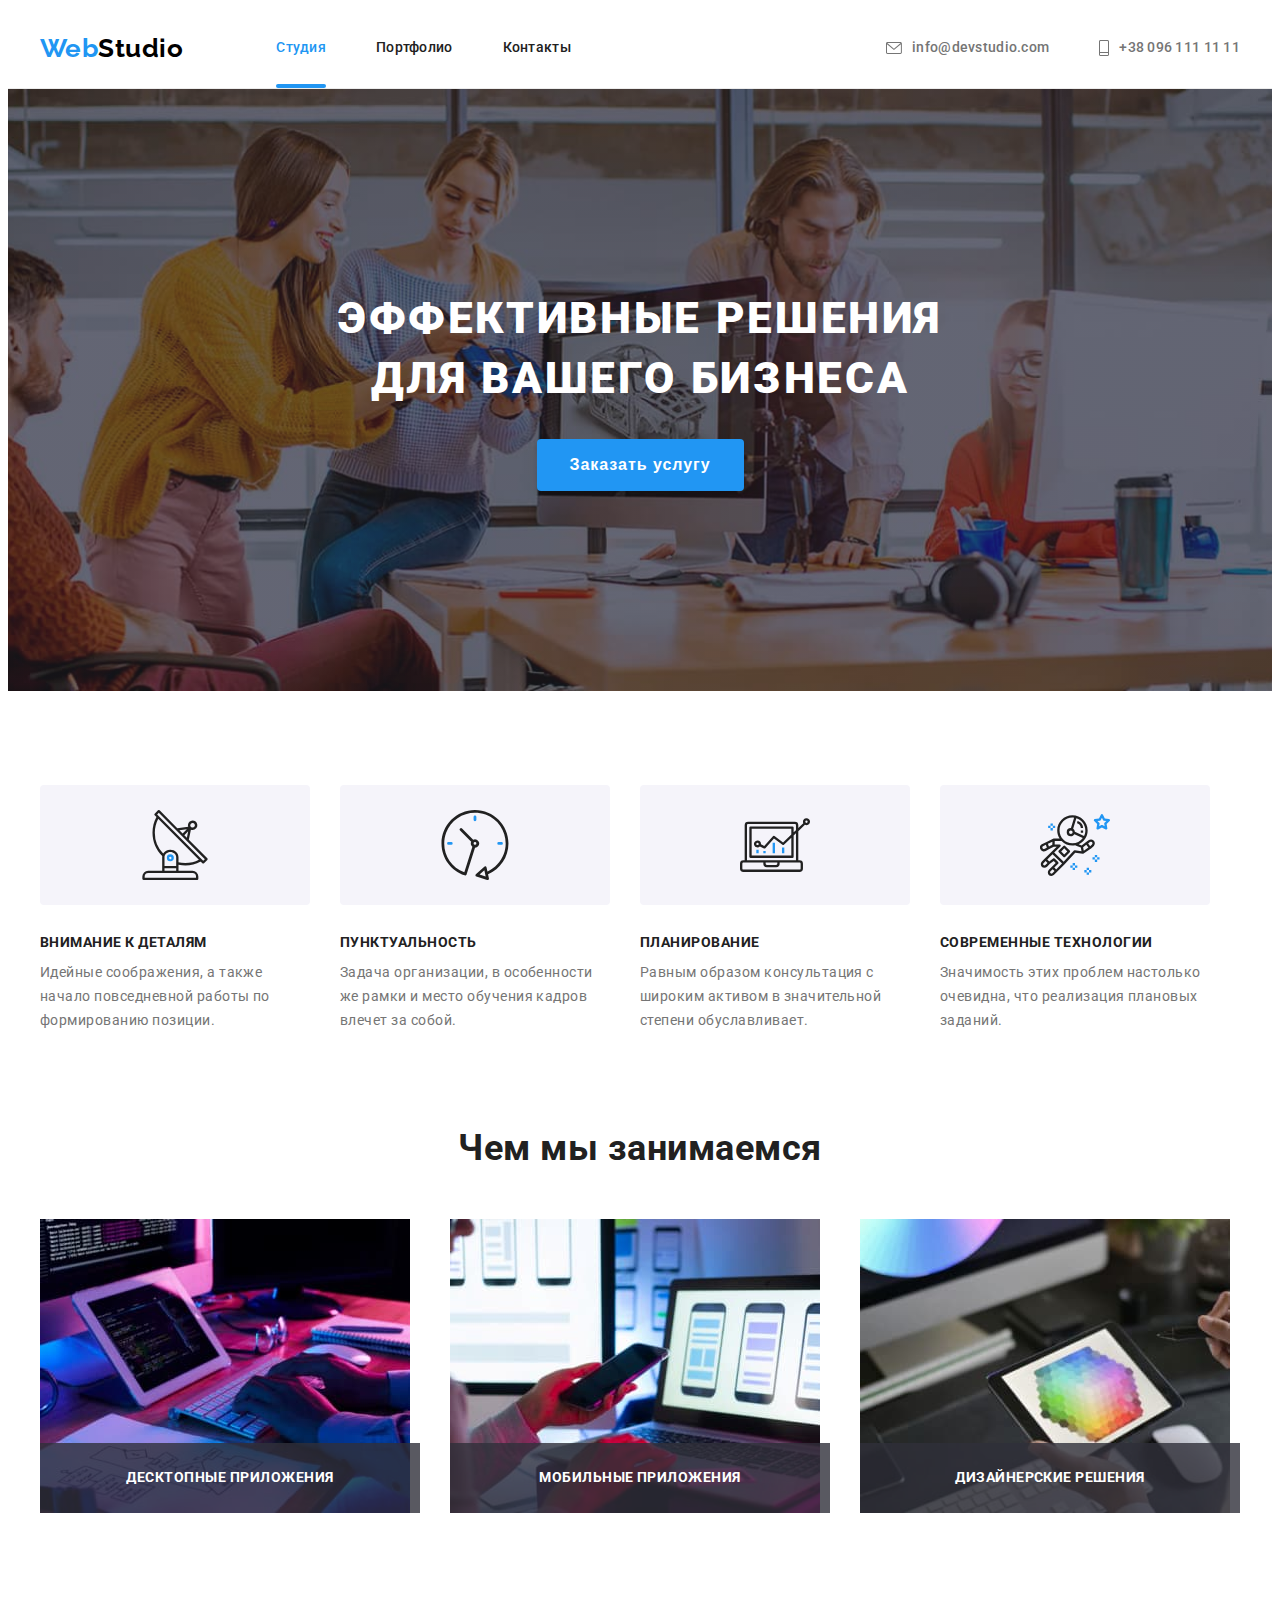
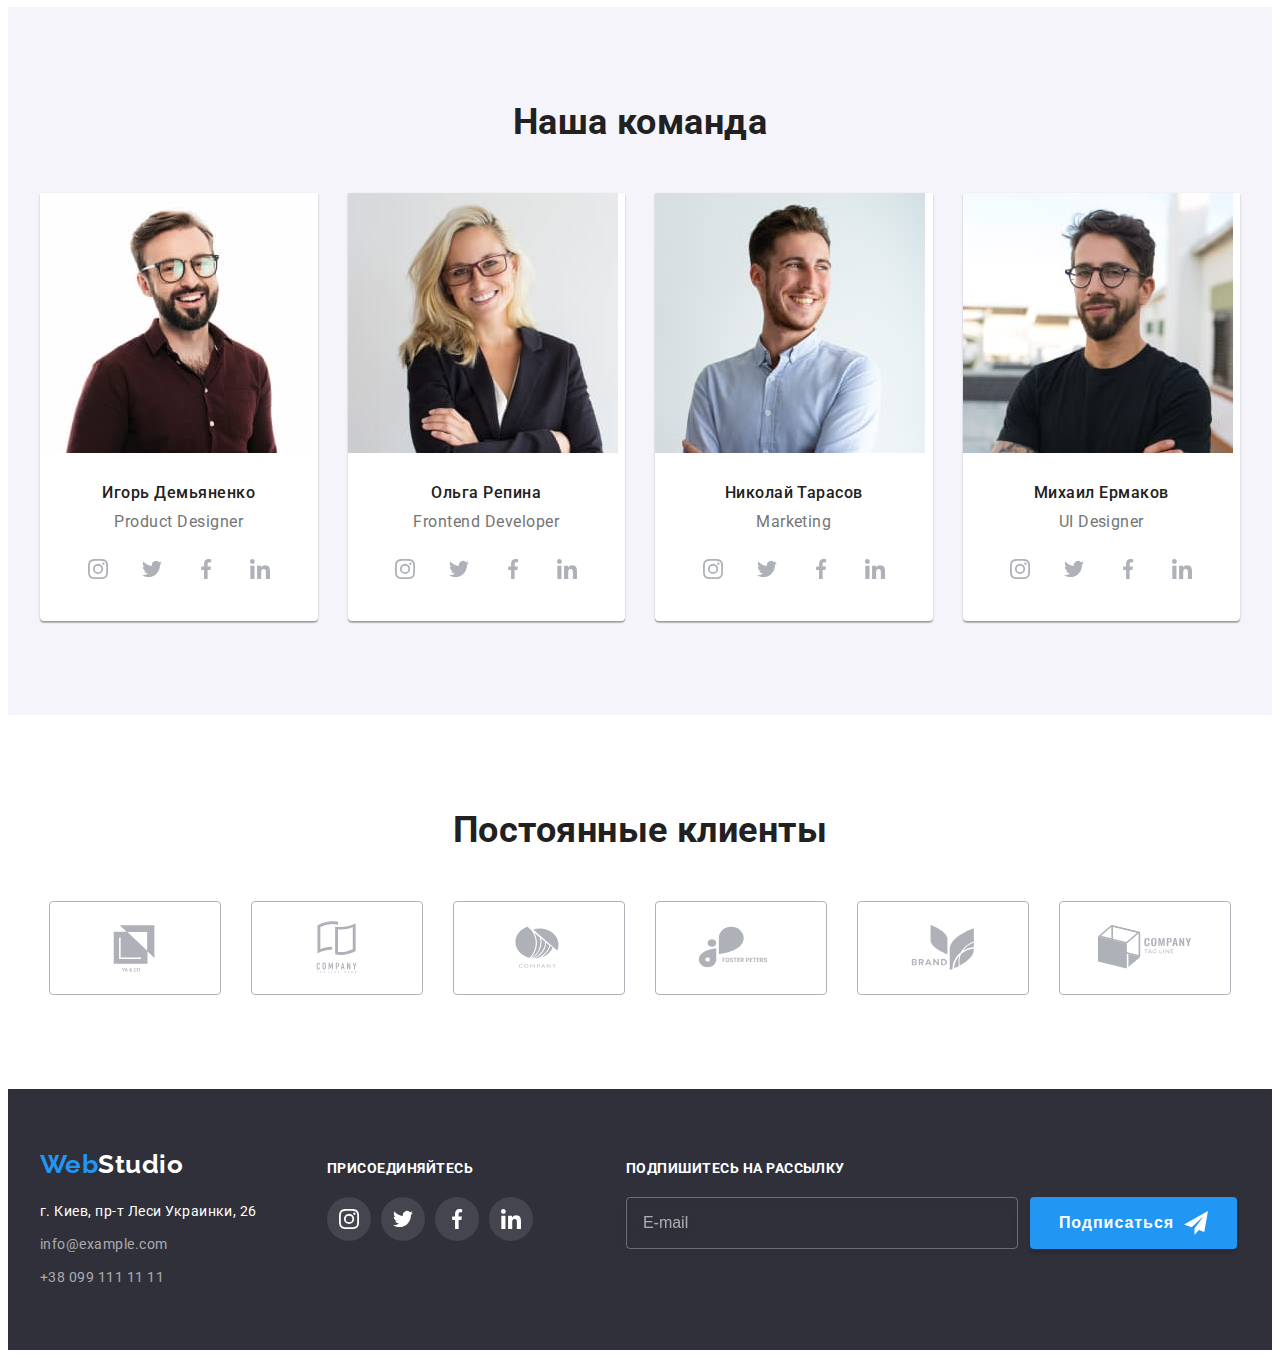
==== commit b1f58b62: "Добавляет верстку и стили формы подписки в футере" ====
--- a/index.html
+++ b/index.html
@@ -466,6 +466,26 @@
               </li>
             </ul>
           </div>
+          <div class="subscription-form-container">
+            <p class="subscription-form-head">Подпишитесь на рассылку</p>
+            <form action="#" class="subscription-form">
+              <label class="subscription-form-field">
+                <input
+                  type="email"
+                  name="user-email"
+                  class="subscription-form-input"
+                  placeholder="E-mail"
+                  required
+                />
+              </label>
+              <button type="submit" class="subscription-btn">
+                Подписаться
+                <svg class="subscription-icon" width="24" height="24">
+                  <use href="./images/icons.svg#icon-send"></use>
+                </svg>
+              </button>
+            </form>
+          </div>
         </div>
       </div>
     </footer>
@@ -482,7 +502,7 @@
           <label class="modal-form-field">
             Имя
             <span class="modal-form-input-wrapper">
-              <input type="text" name="user-name" class="modal-form-input" minlength="2" required>
+              <input type="text" name="user-name" class="modal-form-input" minlength="2" required />
               <svg class="modal-form-icon" width="18" height="18">
                 <use href="./images/icons.svg#icon-name"></use>
               </svg>
@@ -491,33 +511,50 @@
           <label class="modal-form-field">
             Телефон
             <span class="modal-form-input-wrapper">
-              <input type="tel" name="user-phone" class="modal-form-input" required pattern="[0-9]{3}-[0-9]{3}-[0-9]{2}-[0-9]{2}">
+              <input
+                type="tel"
+                name="user-phone"
+                class="modal-form-input"
+                required
+                pattern="[0-9]{3}-[0-9]{3}-[0-9]{2}-[0-9]{2}"
+              />
               <svg class="modal-form-icon" width="18" height="18">
                 <use href="./images/icons.svg#icon-phone2"></use>
               </svg>
             </span>
-            </label>
-            <label class="modal-form-field">
-              Почта
-              <span class="modal-form-input-wrapper">
-                <input type="email" name="user-email" class="modal-form-input" required>
-                <svg class="modal-form-icon" width="18" height="18">
-                  <use href="./images/icons.svg#icon-email"></use>
-                </svg>
-              </span>
-            </label>
-            <label class="modal-form-field last-field">
-              Комментарий
-              <textarea name="user-message" class="modal-form-comment" placeholder="Введите текст"></textarea>
-            </label>
-            <input type="checkbox" name="user-policy" class="modal-form-checkbox visually-hidden" id="checkbox-policy" required>
-            <label for="checkbox-policy" class="modal-form-checkbox-policy">
-              <span class="checkbox-icon-wrapper">
-                <svg class="checkbox-icon" width="16" height="15">
-                 <use href="./images/icons.svg#icon-checkbox"></use>
-                </svg>
-              </span>Соглашаюсь с рассылкой и принимаю <a class="modal-form-policy-link" href="">Условия договора</a>
-            </label>
+          </label>
+          <label class="modal-form-field">
+            Почта
+            <span class="modal-form-input-wrapper">
+              <input type="email" name="user-email" class="modal-form-input" required />
+              <svg class="modal-form-icon" width="18" height="18">
+                <use href="./images/icons.svg#icon-email"></use>
+              </svg>
+            </span>
+          </label>
+          <label class="modal-form-field last-field">
+            Комментарий
+            <textarea
+              name="user-message"
+              class="modal-form-comment"
+              placeholder="Введите текст"
+            ></textarea>
+          </label>
+          <input
+            type="checkbox"
+            name="user-policy"
+            class="modal-form-checkbox visually-hidden"
+            id="checkbox-policy"
+            required
+          />
+          <label for="checkbox-policy" class="modal-form-checkbox-policy">
+            <span class="checkbox-icon-wrapper">
+              <svg class="checkbox-icon" width="16" height="15">
+                <use href="./images/icons.svg#icon-checkbox"></use>
+              </svg> </span
+            >Соглашаюсь с рассылкой и принимаю
+            <a class="modal-form-policy-link" href="">Условия договора</a>
+          </label>
           <button type="submit" class="modal-form-btn">Отправить</button>
         </form>
       </div>
--- a/css/styles.css
+++ b/css/styles.css
@@ -603,6 +603,10 @@
   color: rgba(255, 255, 255, 0.6);
 }
 
+.social-links-container {
+  margin-right: 93px;
+}
+
 .social-links-caption {
   margin-bottom: 20px;
 
@@ -611,6 +615,67 @@
   line-height: 1.14;
   text-transform: uppercase;
   color: var(--primary-white-color);
+}
+
+.subscription-form-head {
+  margin-bottom: 20px;
+
+  font-weight: 700;
+  font-size: 14px;
+  line-height: 1.14;
+  text-transform: uppercase;
+  color: var(--primary-white-color);
+}
+
+.subscription-form {
+  display: flex;
+}
+
+.subscription-form-field {
+  margin-right: 12px;
+}
+
+.subscription-form-input {
+  width: 358px;
+  height: 50px;
+  padding: 0 16px;
+
+  font-size: 16px;
+  line-height: 1.25;
+  color: rgba(255, 255, 255, 0.6);
+  border: 1px solid rgba(255, 255, 255, 0.3);
+  filter: drop-shadow(0px 4px 4px rgba(0, 0, 0, 0.15));
+  border-radius: 4px;
+  background-color: transparent;
+}
+
+.subscription-form-input::placeholder {
+  font-size: 16px;
+  line-height: 1.25;
+  color: rgba(255, 255, 255, 0.6);
+}
+
+.subscription-btn {
+  display: flex;
+  justify-content: center;
+  align-items: center;
+  padding: 0 28px;
+
+  text-align: center;
+  font-weight: 700;
+  font-size: 16px;
+  line-height: 1.88;
+  letter-spacing: 0.06em;
+  color: var(--primary-white-color);
+  box-shadow: 0px 4px 4px rgba(0, 0, 0, 0.15);
+  border: 1px solid transparent;
+  border-radius: 4px;
+  background-color: var(--accent-color);
+}
+
+.subscription-icon {
+  margin-left: 10px;
+  fill: var(--primary-white-color);
 }
 /* ============= END OF FOOTER ============= */
 
@@ -794,7 +859,7 @@
 }
 
 .modal-form-checkbox:focus + .modal-form-checkbox-policy .checkbox-icon-wrapper {
-  outline: 2px solid var(--accent-color);
+  outline: 2px solid var(--primary-black-color);
 }
 
 .modal-form-checkbox:checked + .modal-form-checkbox-policy .checkbox-icon {
